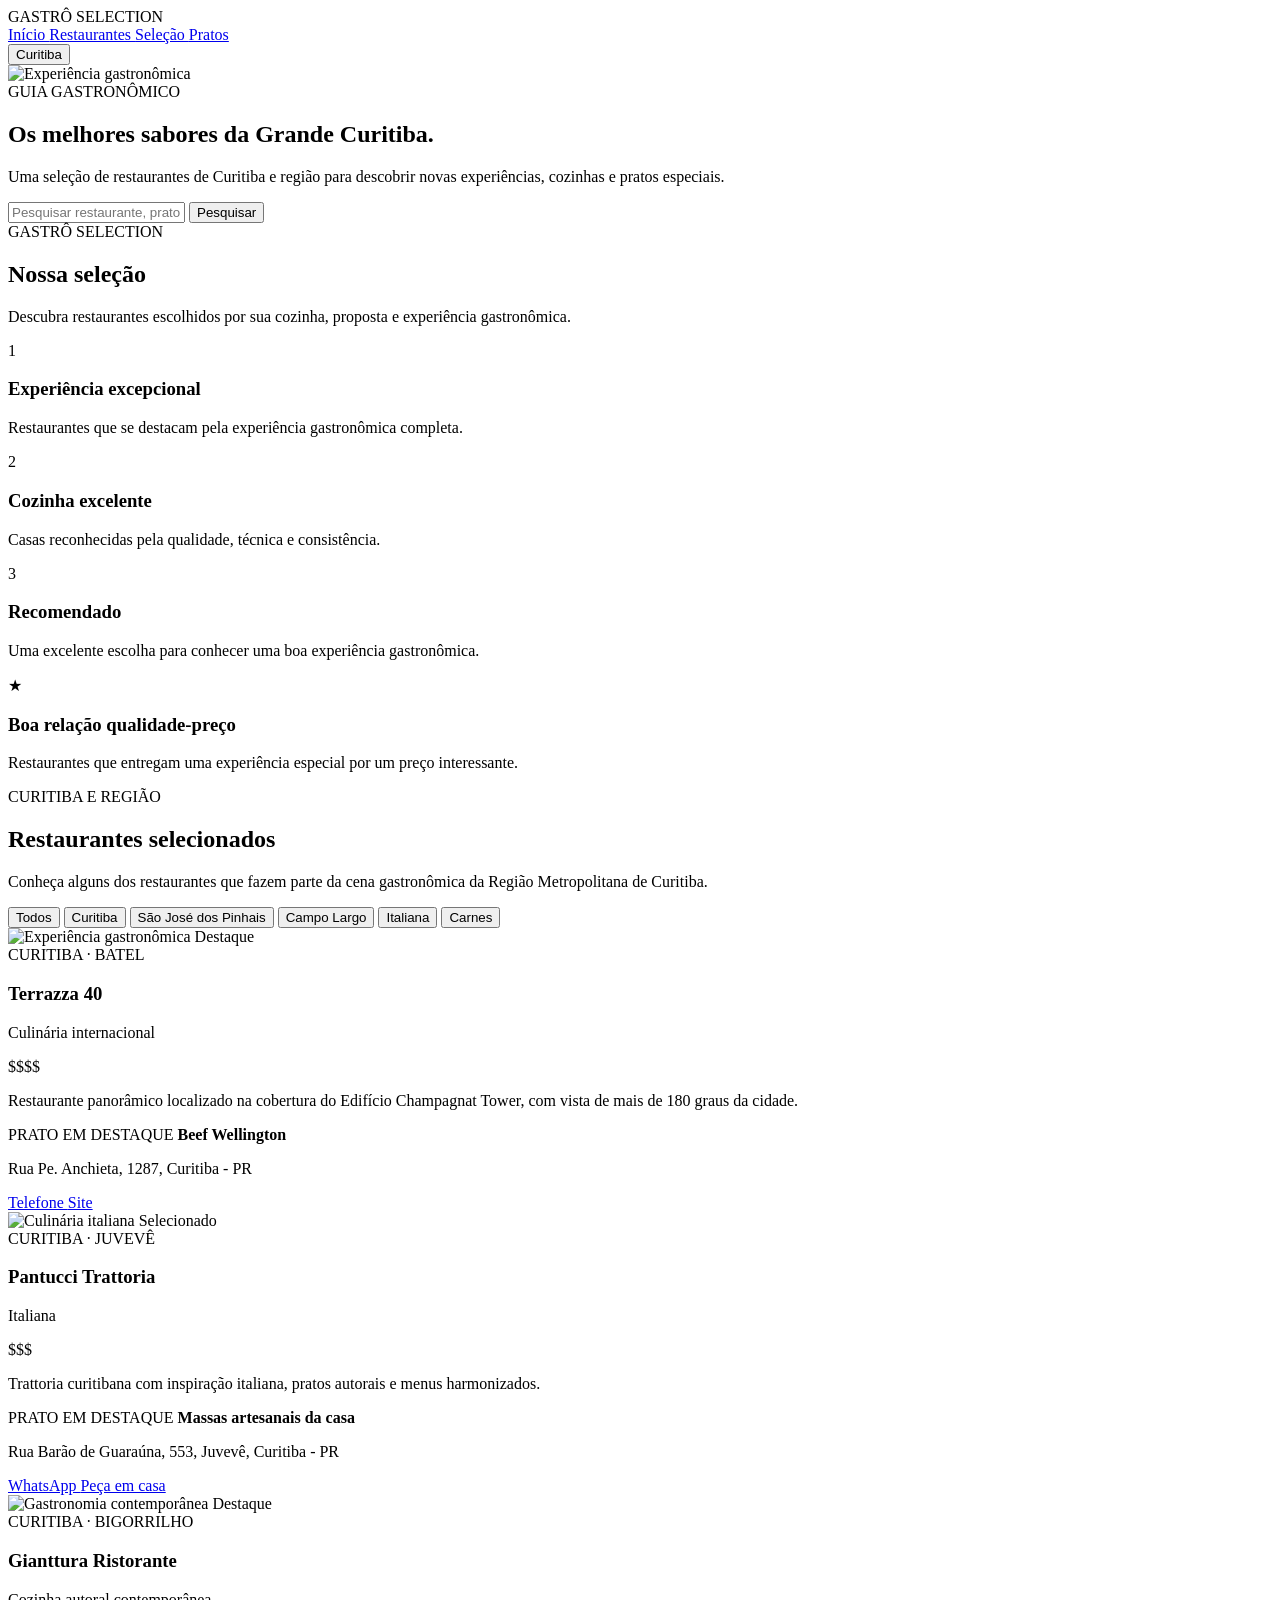
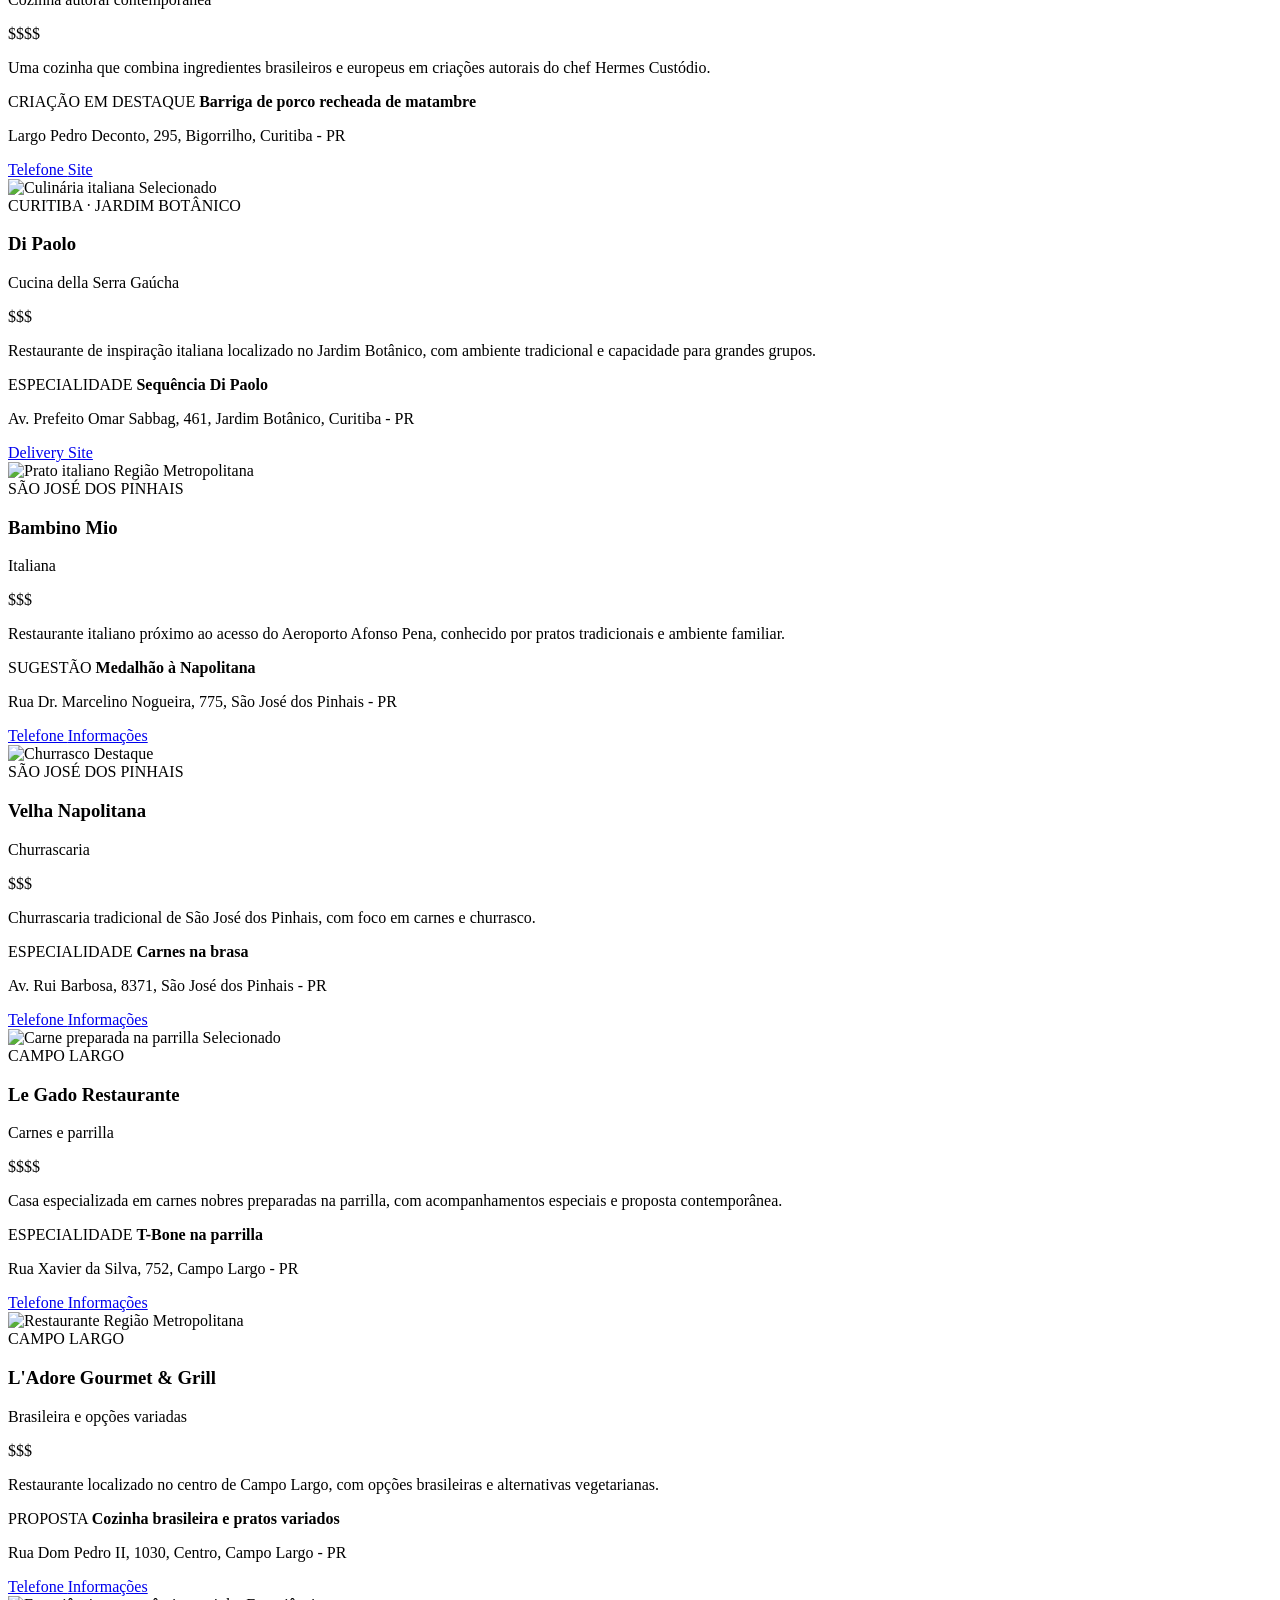
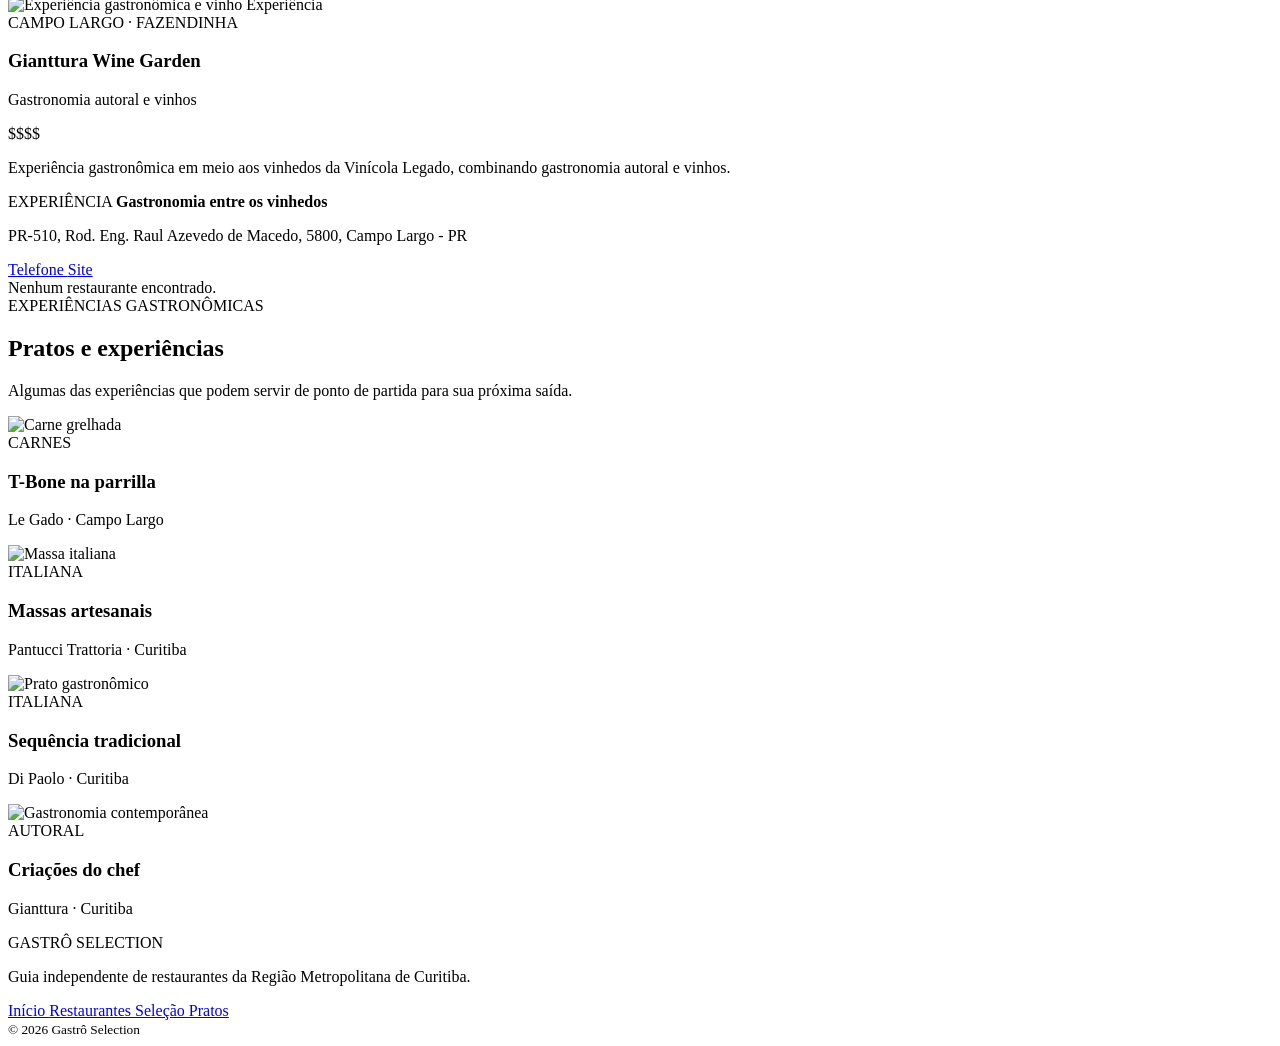
==== index.html @ 3b99cd52 "please work git add . git add ." ====
<!DOCTYPE html>
<html lang="pt-BR">
<head>
    <meta charset="UTF-8">
    <meta name="viewport" content="width=device-width, initial-scale=1.0">
    <title>Sabores Da Cidade</title>
    <link rel="stylesheet" href="stylerestaurante.css"
</head>
<body>
    
</body>
</html>

<header class="header">

    <div class="logo">

        GASTRÔ

        <span>
            SELECTION
        </span>

    </div>


    <nav>

        <a href="#inicio">
            Início
        </a>

        <a href="#restaurantes">
            Restaurantes
        </a>

        <a href="#distincoes">
            Seleção
        </a>

        <a href="#pratos">
            Pratos
        </a>

    </nav>


    <button class="menu-button">
        Curitiba
    </button>

</header>



<!-- =====================================
     HERO
====================================== -->

<section
    class="hero"
    id="inicio">


    <div class="hero-image">

        <img
            src="https://images.unsplash.com/photo-1414235077428-338989a2e8c0?auto=format&fit=crop&w=1800&q=90"
            alt="Experiência gastronômica">

    </div>


    <div class="hero-content">

        <span class="eyebrow">
            GUIA GASTRONÔMICO
        </span>


        <h1>
            Os melhores sabores
            da Grande Curitiba.
        </h1>


        <p>
            Uma seleção de restaurantes de Curitiba
            e região para descobrir novas experiências,
            cozinhas e pratos especiais.
        </p>


        <div class="search">

            <input
                type="text"
                id="search"
                placeholder="Pesquisar restaurante, prato ou cozinha"
            >


            <button onclick="buscar()">

                Pesquisar

            </button>

        </div>

    </div>

</section>



<!-- =====================================
     DISTINÇÕES
====================================== -->

<section
    class="distincoes"
    id="distincoes">


    <div class="section-header">

        <span class="eyebrow">
            GASTRÔ SELECTION
        </span>


        <h2>
            Nossa seleção
        </h2>


        <p>
            Descubra restaurantes escolhidos por sua
            cozinha, proposta e experiência gastronômica.
        </p>

    </div>



    <div class="distincao-grid">


        <div class="distincao">

            <div class="distincao-symbol">
                1
            </div>


            <h3>
                Experiência excepcional
            </h3>


            <p>
                Restaurantes que se destacam pela
                experiência gastronômica completa.
            </p>

        </div>



        <div class="distincao">

            <div class="distincao-symbol">
                2
            </div>


            <h3>
                Cozinha excelente
            </h3>


            <p>
                Casas reconhecidas pela qualidade,
                técnica e consistência.
            </p>

        </div>



        <div class="distincao">

            <div class="distincao-symbol">
                3
            </div>


            <h3>
                Recomendado
            </h3>


            <p>
                Uma excelente escolha para conhecer
                uma boa experiência gastronômica.
            </p>

        </div>



        <div class="distincao">

            <div class="distincao-symbol bib">
                ★
            </div>


            <h3>
                Boa relação qualidade-preço
            </h3>


            <p>
                Restaurantes que entregam uma experiência
                especial por um preço interessante.
            </p>

        </div>

    </div>

</section>



<!-- =====================================
     RESTAURANTES
====================================== -->

<section
    class="restaurants-section"
    id="restaurantes">


    <div class="section-header left">

        <span class="eyebrow">
            CURITIBA E REGIÃO
        </span>


        <h2>
            Restaurantes selecionados
        </h2>


        <p>
            Conheça alguns dos restaurantes que fazem
            parte da cena gastronômica da Região
            Metropolitana de Curitiba.
        </p>

    </div>



    <!-- FILTROS -->

    <div class="filters">


        <button
            class="filter active"
            onclick="filtrar('todos', this)">

            Todos

        </button>


        <button
            class="filter"
            onclick="filtrar('curitiba', this)">

            Curitiba

        </button>


        <button
            class="filter"
            onclick="filtrar('sao-jose', this)">

            São José dos Pinhais

        </button>


        <button
            class="filter"
            onclick="filtrar('campo-largo', this)">

            Campo Largo

        </button>


        <button
            class="filter"
            onclick="filtrar('italiana', this)">

            Italiana

        </button>


        <button
            class="filter"
            onclick="filtrar('carnes', this)">

            Carnes

        </button>

    </div>



    <!-- =====================================
         GRID
    ====================================== -->

    <div
        class="restaurant-grid"
        id="restaurantList">



        <!-- =================================
             TERRAZZA 40
        ================================== -->

        <article
            class="restaurant-card"
            data-category="curitiba"
            data-search="terrazza 40 curitiba internacional carnes peixes frutos do mar massas beef wellington">


            <div class="restaurant-image">

                <img
                    src="https://images.unsplash.com/photo-1552566626-52f8b828add9?auto=format&fit=crop&w=1000&q=85"
                    alt="Experiência gastronômica">

                <span class="distinction-badge">
                    Destaque
                </span>

            </div>


            <div class="restaurant-content">


                <div class="restaurant-location">

                    CURITIBA · BATEL

                </div>


                <h3>
                    Terrazza 40
                </h3>


                <p class="cuisine">
                    Culinária internacional
                </p>


                <div class="price">
                    $$$$
                </div>


                <p class="description">
                    Restaurante panorâmico localizado na cobertura
                    do Edifício Champagnat Tower, com vista de
                    mais de 180 graus da cidade.
                </p>


                <div class="recommended-dish">

                    <span>
                        PRATO EM DESTAQUE
                    </span>


                    <strong>
                        Beef Wellington
                    </strong>

                </div>


                <p class="restaurant-address">

                    Rua Pe. Anchieta, 1287,
                    Curitiba - PR

                </p>


                <div class="card-footer">


                    <a
                        href="tel:+554130140141">

                        Telefone

                    </a>


                    <a
                        href="https://www.terrazza40.com/"
                        target="_blank">

                        Site

                    </a>

                </div>

            </div>

        </article>



        <!-- =================================
             PANTUCCI
        ================================== -->

        <article
            class="restaurant-card"
            data-category="curitiba"
            data-search="pantucci trattoria curitiba italiana massa ravioli risoto juveve">


            <div class="restaurant-image">

                <img
                    src="https://images.unsplash.com/photo-1559339352-11d035aa65de?auto=format&fit=crop&w=1000&q=85"
                    alt="Culinária italiana">

                <span class="distinction-badge">
                    Selecionado
                </span>

            </div>


            <div class="restaurant-content">


                <div class="restaurant-location">

                    CURITIBA · JUVEVÊ

                </div>


                <h3>
                    Pantucci Trattoria
                </h3>


                <p class="cuisine">
                    Italiana
                </p>


                <div class="price">
                    $$$
                </div>


                <p class="description">
                    Trattoria curitibana com inspiração italiana,
                    pratos autorais e menus harmonizados.
                </p>


                <div class="recommended-dish">

                    <span>
                        PRATO EM DESTAQUE
                    </span>


                    <strong>
                        Massas artesanais da casa
                    </strong>

                </div>


                <p class="restaurant-address">

                    Rua Barão de Guaraúna, 553,
                    Juvevê, Curitiba - PR

                </p>


                <div class="card-footer">


                    <a
                        href="https://wa.me/5541999660288"
                        target="_blank">

                        WhatsApp

                    </a>


                    <a
                        href="https://www.pantuccitrattoria.com.br/"
                        target="_blank">

                        Peça em casa

                    </a>

                </div>

            </div>

        </article>



        <!-- =================================
             GIANTTURA
        ================================== -->

        <article
            class="restaurant-card"
            data-category="curitiba"
            data-search="gianttura ristorante curitiba bigorrilho contemporanea autoral hermes custodio">


            <div class="restaurant-image">

                <img
                    src="https://images.unsplash.com/photo-1515003197210-e0cd71810b5f?auto=format&fit=crop&w=1000&q=85"
                    alt="Gastronomia contemporânea">

                <span class="distinction-badge">
                    Destaque
                </span>

            </div>


            <div class="restaurant-content">


                <div class="restaurant-location">

                    CURITIBA · BIGORRILHO

                </div>


                <h3>
                    Gianttura Ristorante
                </h3>


                <p class="cuisine">
                    Cozinha autoral contemporânea
                </p>


                <div class="price">
                    $$$$
                </div>


                <p class="description">
                    Uma cozinha que combina ingredientes
                    brasileiros e europeus em criações
                    autorais do chef Hermes Custódio.
                </p>


                <div class="recommended-dish">

                    <span>
                        CRIAÇÃO EM DESTAQUE
                    </span>


                    <strong>
                        Barriga de porco recheada de matambre
                    </strong>

                </div>


                <p class="restaurant-address">

                    Largo Pedro Deconto, 295,
                    Bigorrilho, Curitiba - PR

                </p>


                <div class="card-footer">


                    <a
                        href="tel:+5541997940219">

                        Telefone

                    </a>


                    <a
                        href="https://gianttura.com.br/"
                        target="_blank">

                        Site

                    </a>

                </div>

            </div>

        </article>



        <!-- =================================
             DI PAOLO
        ================================== -->

        <article
            class="restaurant-card"
            data-category="curitiba"
            data-search="di paolo curitiba jardim botanico italiana serra gaucha massas galeto">


            <div class="restaurant-image">

                <img
                    src="https://images.unsplash.com/photo-1473093295043-cdd812d0e601?auto=format&fit=crop&w=1000&q=85"
                    alt="Culinária italiana">

                <span class="distinction-badge">
                    Selecionado
                </span>

            </div>


            <div class="restaurant-content">


                <div class="restaurant-location">

                    CURITIBA · JARDIM BOTÂNICO

                </div>


                <h3>
                    Di Paolo
                </h3>


                <p class="cuisine">
                    Cucina della Serra Gaúcha
                </p>


                <div class="price">
                    $$$
                </div>


                <p class="description">
                    Restaurante de inspiração italiana localizado
                    no Jardim Botânico, com ambiente tradicional
                    e capacidade para grandes grupos.
                </p>


                <div class="recommended-dish">

                    <span>
                        ESPECIALIDADE
                    </span>


                    <strong>
                        Sequência Di Paolo
                    </strong>

                </div>


                <p class="restaurant-address">

                    Av. Prefeito Omar Sabbag, 461,
                    Jardim Botânico, Curitiba - PR

                </p>


                <div class="card-footer">


                    <a
                        href="https://delivery.dipaolo.com.br/"
                        target="_blank">

                        Delivery

                    </a>


                    <a
                        href="https://dipaolo.com.br/restaurantes/curitiba/"
                        target="_blank">

                        Site

                    </a>

                </div>

            </div>

        </article>



        <!-- =================================
             BAMBINO MIO
        ================================== -->

        <article
            class="restaurant-card"
            data-category="sao-jose"
            data-search="bambino mio sao jose dos pinhais italiana aeroporto massa">


            <div class="restaurant-image">

                <img
                    src="https://images.unsplash.com/photo-1547592180-85f173990554?auto=format&fit=crop&w=1000&q=85"
                    alt="Prato italiano">

                <span class="distinction-badge">
                    Região Metropolitana
                </span>

            </div>


            <div class="restaurant-content">


                <div class="restaurant-location">

                    SÃO JOSÉ DOS PINHAIS

                </div>


                <h3>
                    Bambino Mio
                </h3>


                <p class="cuisine">
                    Italiana
                </p>


                <div class="price">
                    $$$
                </div>


                <p class="description">
                    Restaurante italiano próximo ao acesso
                    do Aeroporto Afonso Pena, conhecido por
                    pratos tradicionais e ambiente familiar.
                </p>


                <div class="recommended-dish">

                    <span>
                        SUGESTÃO
                    </span>


                    <strong>
                        Medalhão à Napolitana
                    </strong>

                </div>


                <p class="restaurant-address">

                    Rua Dr. Marcelino Nogueira, 775,
                    São José dos Pinhais - PR

                </p>


                <div class="card-footer">


                    <a
                        href="tel:+554132835600">

                        Telefone

                    </a>


                    <a
                        href="https://www.tripadvisor.com.br/Restaurant_Review-g303455-d4572335-Reviews-Bambino_Mio-Sao_Jose_Dos_Pinhais_State_of_Parana.html"
                        target="_blank">

                        Informações

                    </a>

                </div>

            </div>

        </article>



        <!-- =================================
             VELHA NAPOLITANA
        ================================== -->

        <article
            class="restaurant-card"
            data-category="sao-jose"
            data-search="velha napolitana sao jose dos pinhais churrascaria carnes churrasco">


            <div class="restaurant-image">

                <img
                    src="https://images.unsplash.com/photo-1544025162-d76694265947?auto=format&fit=crop&w=1000&q=85"
                    alt="Churrasco">

                <span class="distinction-badge">
                    Destaque
                </span>

            </div>


            <div class="restaurant-content">


                <div class="restaurant-location">

                    SÃO JOSÉ DOS PINHAIS

                </div>


                <h3>
                    Velha Napolitana
                </h3>


                <p class="cuisine">
                    Churrascaria
                </p>


                <div class="price">
                    $$$
                </div>


                <p class="description">
                    Churrascaria tradicional de São José dos
                    Pinhais, com foco em carnes e churrasco.
                </p>


                <div class="recommended-dish">

                    <span>
                        ESPECIALIDADE
                    </span>


                    <strong>
                        Carnes na brasa
                    </strong>

                </div>


                <p class="restaurant-address">

                    Av. Rui Barbosa, 8371,
                    São José dos Pinhais - PR

                </p>


                <div class="card-footer">


                    <a
                        href="tel:+554132835579">

                        Telefone

                    </a>


                    <a
                        href="https://www.tripadvisor.com.br/Restaurant_Review-g303455-d4759131-Reviews-Churrascaria_Velha_Napolitana-Sao_Jose_Dos_Pinhais_State_of_Parana.html"
                        target="_blank">

                        Informações

                    </a>

                </div>

            </div>

        </article>



        <!-- =================================
             LE GADO
        ================================== -->

        <article
            class="restaurant-card"
            data-category="campo-largo"
            data-search="le gado campo largo carnes parrilla churrasco steakhouse t bone">


            <div class="restaurant-image">

                <img
                    src="https://images.unsplash.com/photo-1544025162-d76694265947?auto=format&fit=crop&w=1000&q=85"
                    alt="Carne preparada na parrilla">

                <span class="distinction-badge">
                    Selecionado
                </span>

            </div>


            <div class="restaurant-content">


                <div class="restaurant-location">

                    CAMPO LARGO

                </div>


                <h3>
                    Le Gado Restaurante
                </h3>


                <p class="cuisine">
                    Carnes e parrilla
                </p>


                <div class="price">
                    $$$$
                </div>


                <p class="description">
                    Casa especializada em carnes nobres
                    preparadas na parrilla, com acompanhamentos
                    especiais e proposta contemporânea.
                </p>


                <div class="recommended-dish">

                    <span>
                        ESPECIALIDADE
                    </span>


                    <strong>
                        T-Bone na parrilla
                    </strong>

                </div>


                <p class="restaurant-address">

                    Rua Xavier da Silva, 752,
                    Campo Largo - PR

                </p>


                <div class="card-footer">


                    <a
                        href="tel:+5541992355786">

                        Telefone

                    </a>


                    <a
                        href="https://restaurantguru.com.br/Le-Gado-Restaurante-Campo-Largo"
                        target="_blank">

                        Informações

                    </a>

                </div>

            </div>

        </article>



        <!-- =================================
             L'ADORE
        ================================== -->

        <article
            class="restaurant-card"
            data-category="campo-largo"
            data-search="ladore gourmet grill campo largo brasileira arabe gourmet">


            <div class="restaurant-image">

                <img
                    src="https://images.unsplash.com/photo-1517248135467-4c7edcad34c4?auto=format&fit=crop&w=1000&q=85"
                    alt="Restaurante">

                <span class="distinction-badge">
                    Região Metropolitana
                </span>

            </div>


            <div class="restaurant-content">


                <div class="restaurant-location">

                    CAMPO LARGO

                </div>


                <h3>
                    L'Adore Gourmet & Grill
                </h3>


                <p class="cuisine">
                    Brasileira e opções variadas
                </p>


                <div class="price">
                    $$$
                </div>


                <p class="description">
                    Restaurante localizado no centro de Campo
                    Largo, com opções brasileiras e alternativas
                    vegetarianas.
                </p>


                <div class="recommended-dish">

                    <span>
                        PROPOSTA
                    </span>


                    <strong>
                        Cozinha brasileira e pratos variados
                    </strong>

                </div>


                <p class="restaurant-address">

                    Rua Dom Pedro II, 1030,
                    Centro, Campo Largo - PR

                </p>


                <div class="card-footer">


                    <a
                        href="tel:+554132921956">

                        Telefone

                    </a>


                    <a
                        href="https://restaurantguru.com.br/Ladore-Gourmet-Campo-Largo"
                        target="_blank">

                        Informações

                    </a>

                </div>

            </div>

        </article>



        <!-- =================================
             GIANTTURA WINE GARDEN
        ================================== -->

        <article
            class="restaurant-card"
            data-category="campo-largo"
            data-search="gianttura wine garden campo largo vinicola legado vinho gastronomia autoral">


            <div class="restaurant-image">

                <img
                    src="https://images.unsplash.com/photo-1516594915697-87eb3b1c14ea?auto=format&fit=crop&w=1000&q=85"
                    alt="Experiência gastronômica e vinho">

                <span class="distinction-badge">
                    Experiência
                </span>

            </div>


            <div class="restaurant-content">


                <div class="restaurant-location">

                    CAMPO LARGO · FAZENDINHA

                </div>


                <h3>
                    Gianttura Wine Garden
                </h3>


                <p class="cuisine">
                    Gastronomia autoral e vinhos
                </p>


                <div class="price">
                    $$$$
                </div>


                <p class="description">
                    Experiência gastronômica em meio aos vinhedos
                    da Vinícola Legado, combinando gastronomia
                    autoral e vinhos.
                </p>


                <div class="recommended-dish">

                    <span>
                        EXPERIÊNCIA
                    </span>


                    <strong>
                        Gastronomia entre os vinhedos
                    </strong>

                </div>


                <p class="restaurant-address">

                    PR-510, Rod. Eng. Raul Azevedo de Macedo,
                    5800, Campo Largo - PR

                </p>


                <div class="card-footer">


                    <a
                        href="tel:+5541996640053">

                        Telefone

                    </a>


                    <a
                        href="https://giantturawinegarden.com.br/"
                        target="_blank">

                        Site

                    </a>

                </div>

            </div>

        </article>


    </div>



    <!-- SEM RESULTADOS -->

    <div
        class="no-results"
        id="noResults">

        Nenhum restaurante encontrado.

    </div>

</section>



<!-- =====================================
     PRATOS
====================================== -->

<section
    class="dishes-section"
    id="pratos">


    <div class="section-header">

        <span class="eyebrow">
            EXPERIÊNCIAS GASTRONÔMICAS
        </span>


        <h2>
            Pratos e experiências
        </h2>


        <p>
            Algumas das experiências que podem servir
            de ponto de partida para sua próxima saída.
        </p>

    </div>



    <div class="dish-grid">


        <!-- PRATO 1 -->

        <article class="dish-card">

            <img
                src="https://images.unsplash.com/photo-1544025162-d76694265947?auto=format&fit=crop&w=900&q=85"
                alt="Carne grelhada">


            <div class="dish-content">

                <span>
                    CARNES
                </span>


                <h3>
                    T-Bone na parrilla
                </h3>


                <p>
                    Le Gado · Campo Largo
                </p>

            </div>

        </article>



        <!-- PRATO 2 -->

        <article class="dish-card">

            <img
                src="https://images.unsplash.com/photo-1473093295043-cdd812d0e601?auto=format&fit=crop&w=900&q=85"
                alt="Massa italiana">


            <div class="dish-content">

                <span>
                    ITALIANA
                </span>


                <h3>
                    Massas artesanais
                </h3>


                <p>
                    Pantucci Trattoria · Curitiba
                </p>

            </div>

        </article>



        <!-- PRATO 3 -->

        <article class="dish-card">

            <img
                src="https://images.unsplash.com/photo-1547592180-85f173990554?auto=format&fit=crop&w=900&q=85"
                alt="Prato gastronômico">


            <div class="dish-content">

                <span>
                    ITALIANA
                </span>


                <h3>
                    Sequência tradicional
                </h3>


                <p>
                    Di Paolo · Curitiba
                </p>

            </div>

        </article>



        <!-- PRATO 4 -->

        <article class="dish-card">

            <img
                src="https://images.unsplash.com/photo-1515003197210-e0cd71810b5f?auto=format&fit=crop&w=900&q=85"
                alt="Gastronomia contemporânea">


            <div class="dish-content">

                <span>
                    AUTORAL
                </span>


                <h3>
                    Criações do chef
                </h3>


                <p>
                    Gianttura · Curitiba
                </p>

            </div>

        </article>

    </div>

</section>



<!-- =====================================
     FOOTER
====================================== -->

<footer>


    <div class="footer-logo">

        GASTRÔ

        <span>
            SELECTION
        </span>

    </div>


    <p>
        Guia independente de restaurantes
        da Região Metropolitana de Curitiba.
    </p>


    <div class="footer-links">

        <a href="#inicio">
            Início
        </a>


        <a href="#restaurantes">
            Restaurantes
        </a>


        <a href="#distincoes">
            Seleção
        </a>


        <a href="#pratos">
            Pratos
        </a>

    </div>


    <small>
        © 2026 Gastrô Selection
    </small>

</footer>



<!-- =====================================
     JAVASCRIPT
====================================== -->

<script src="script.js"></script>
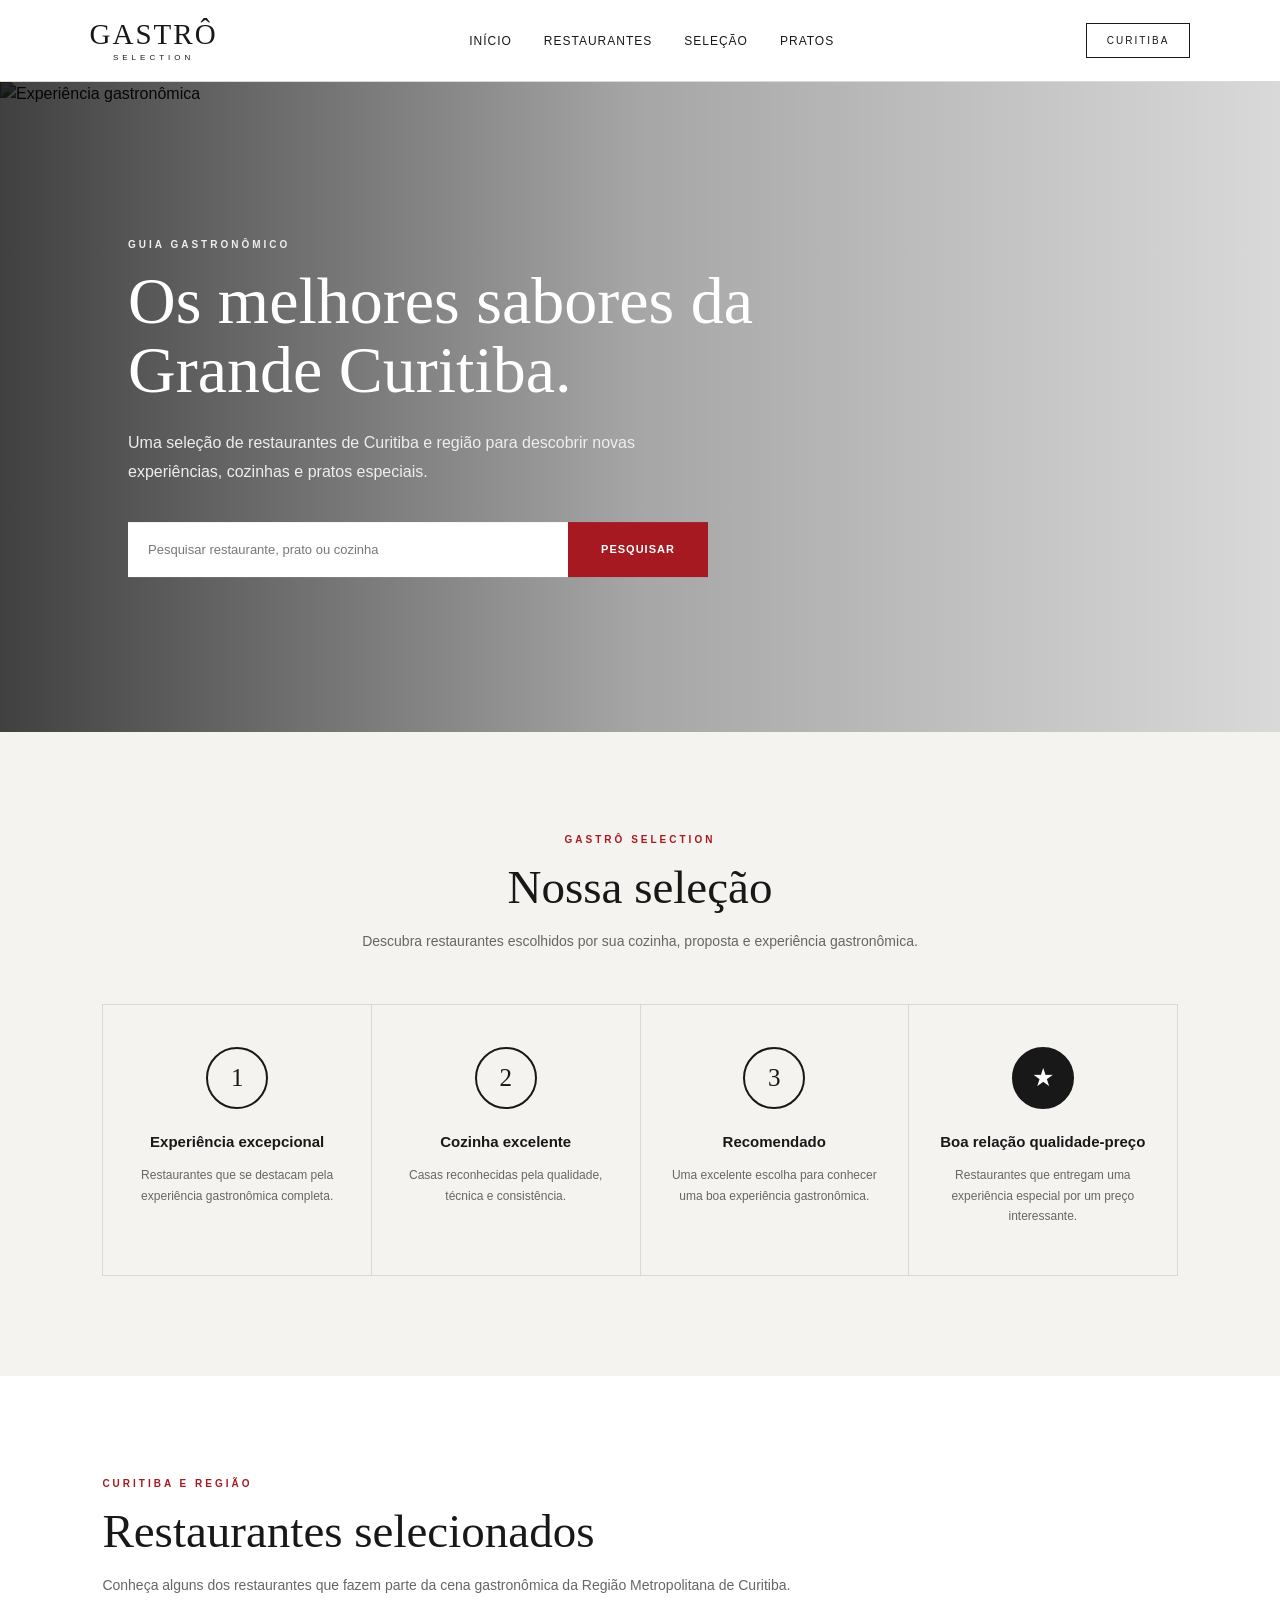
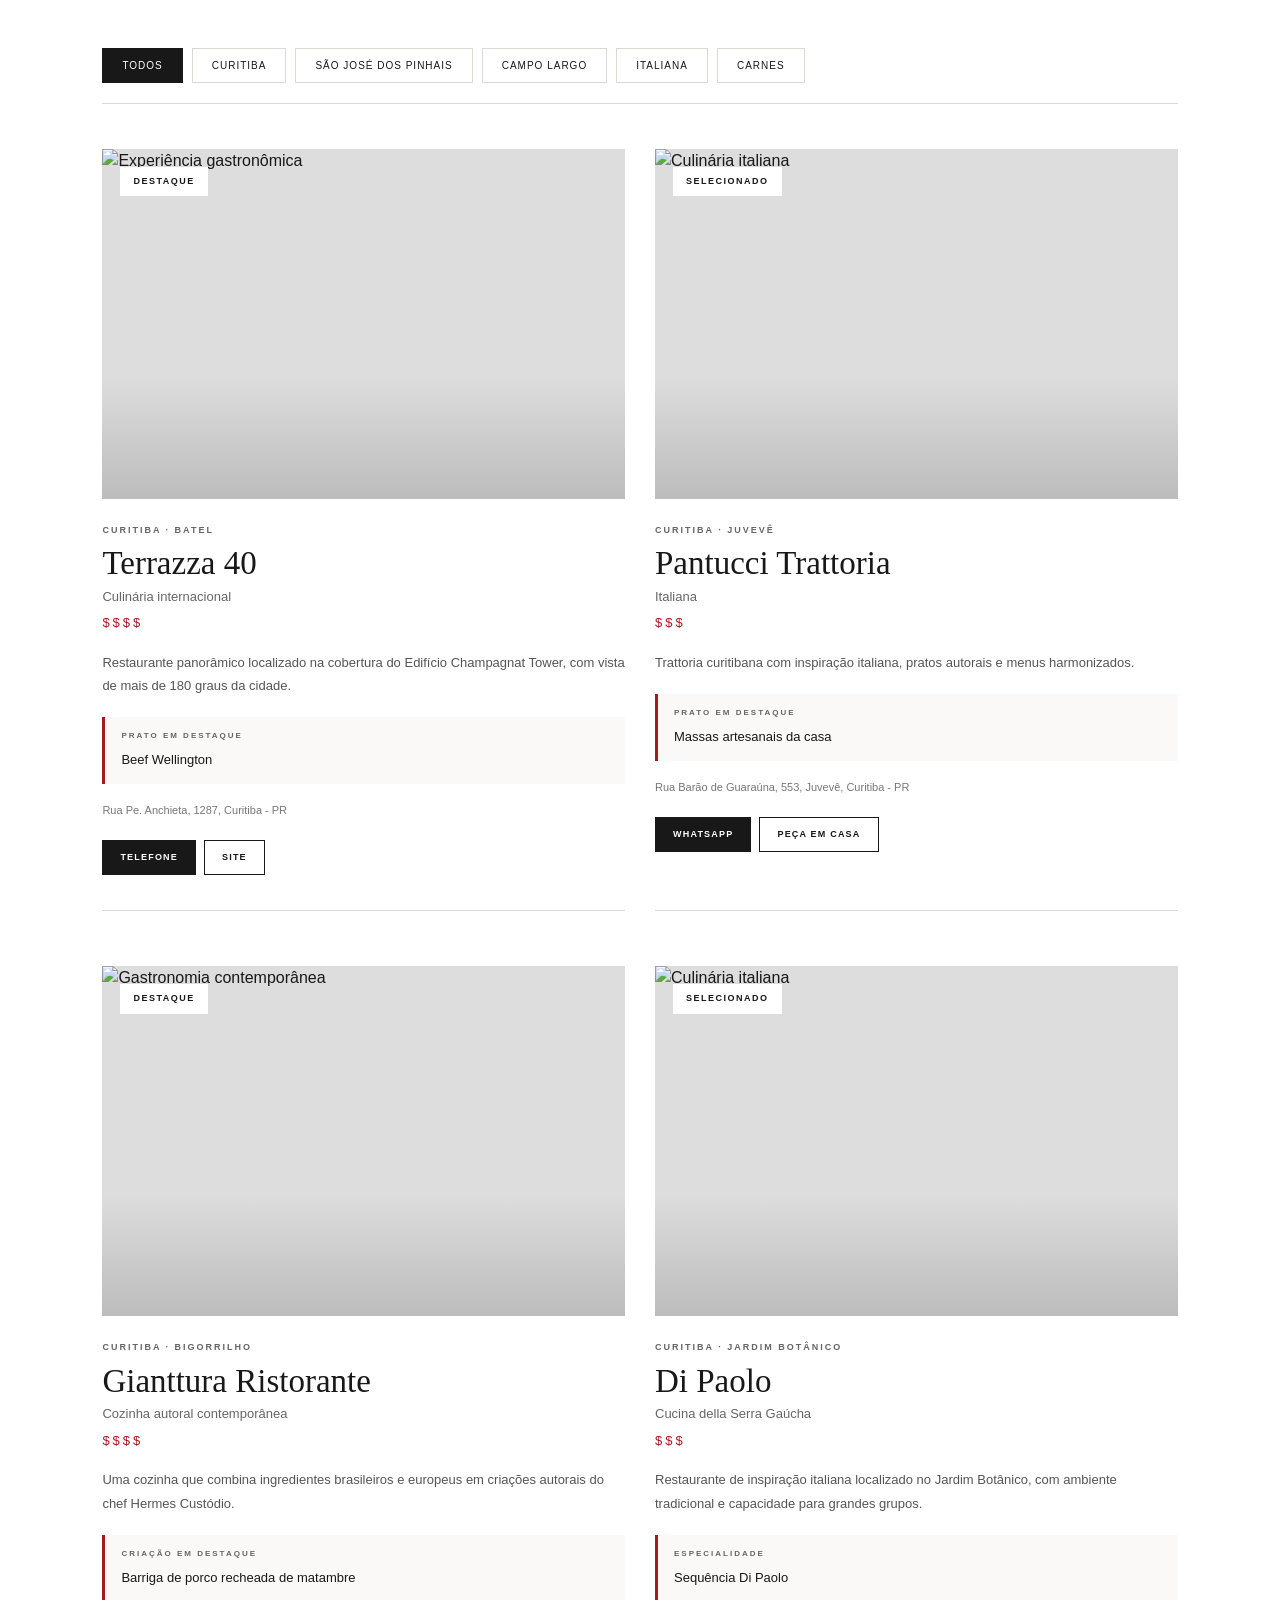
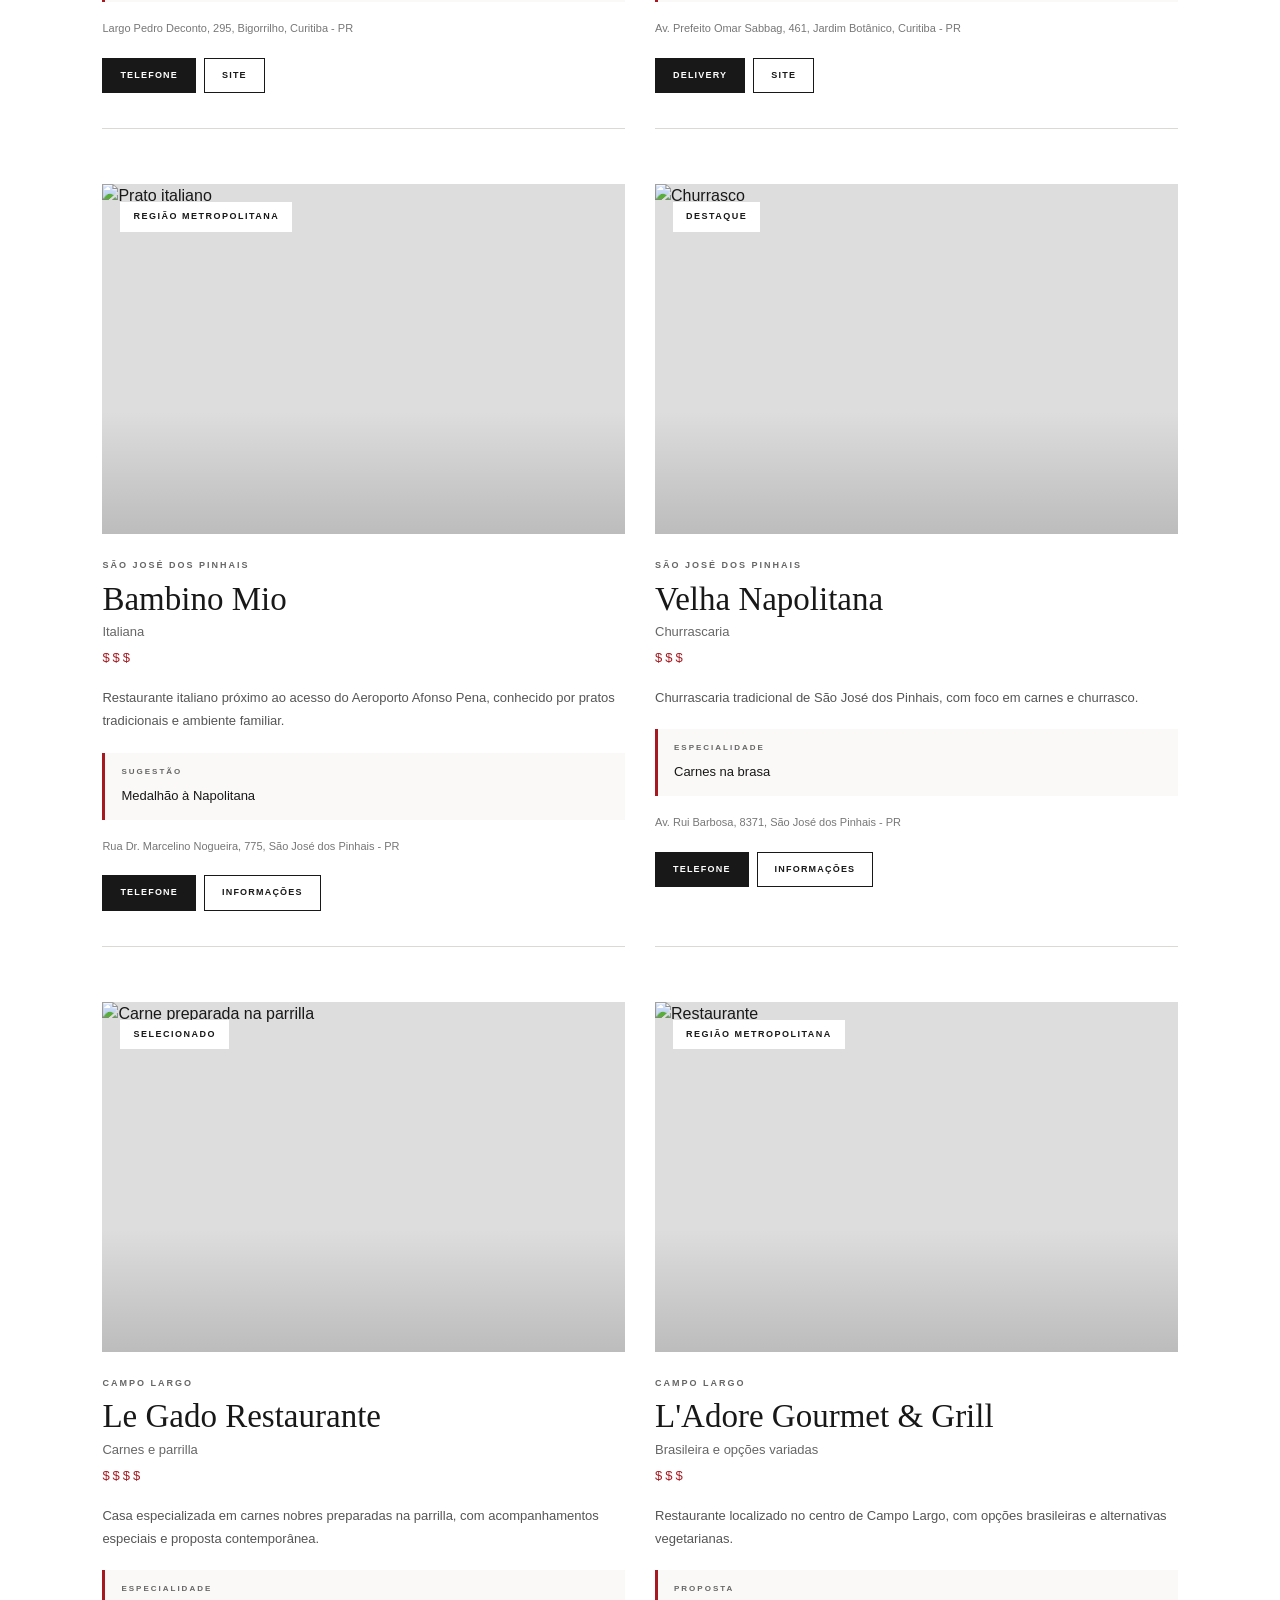
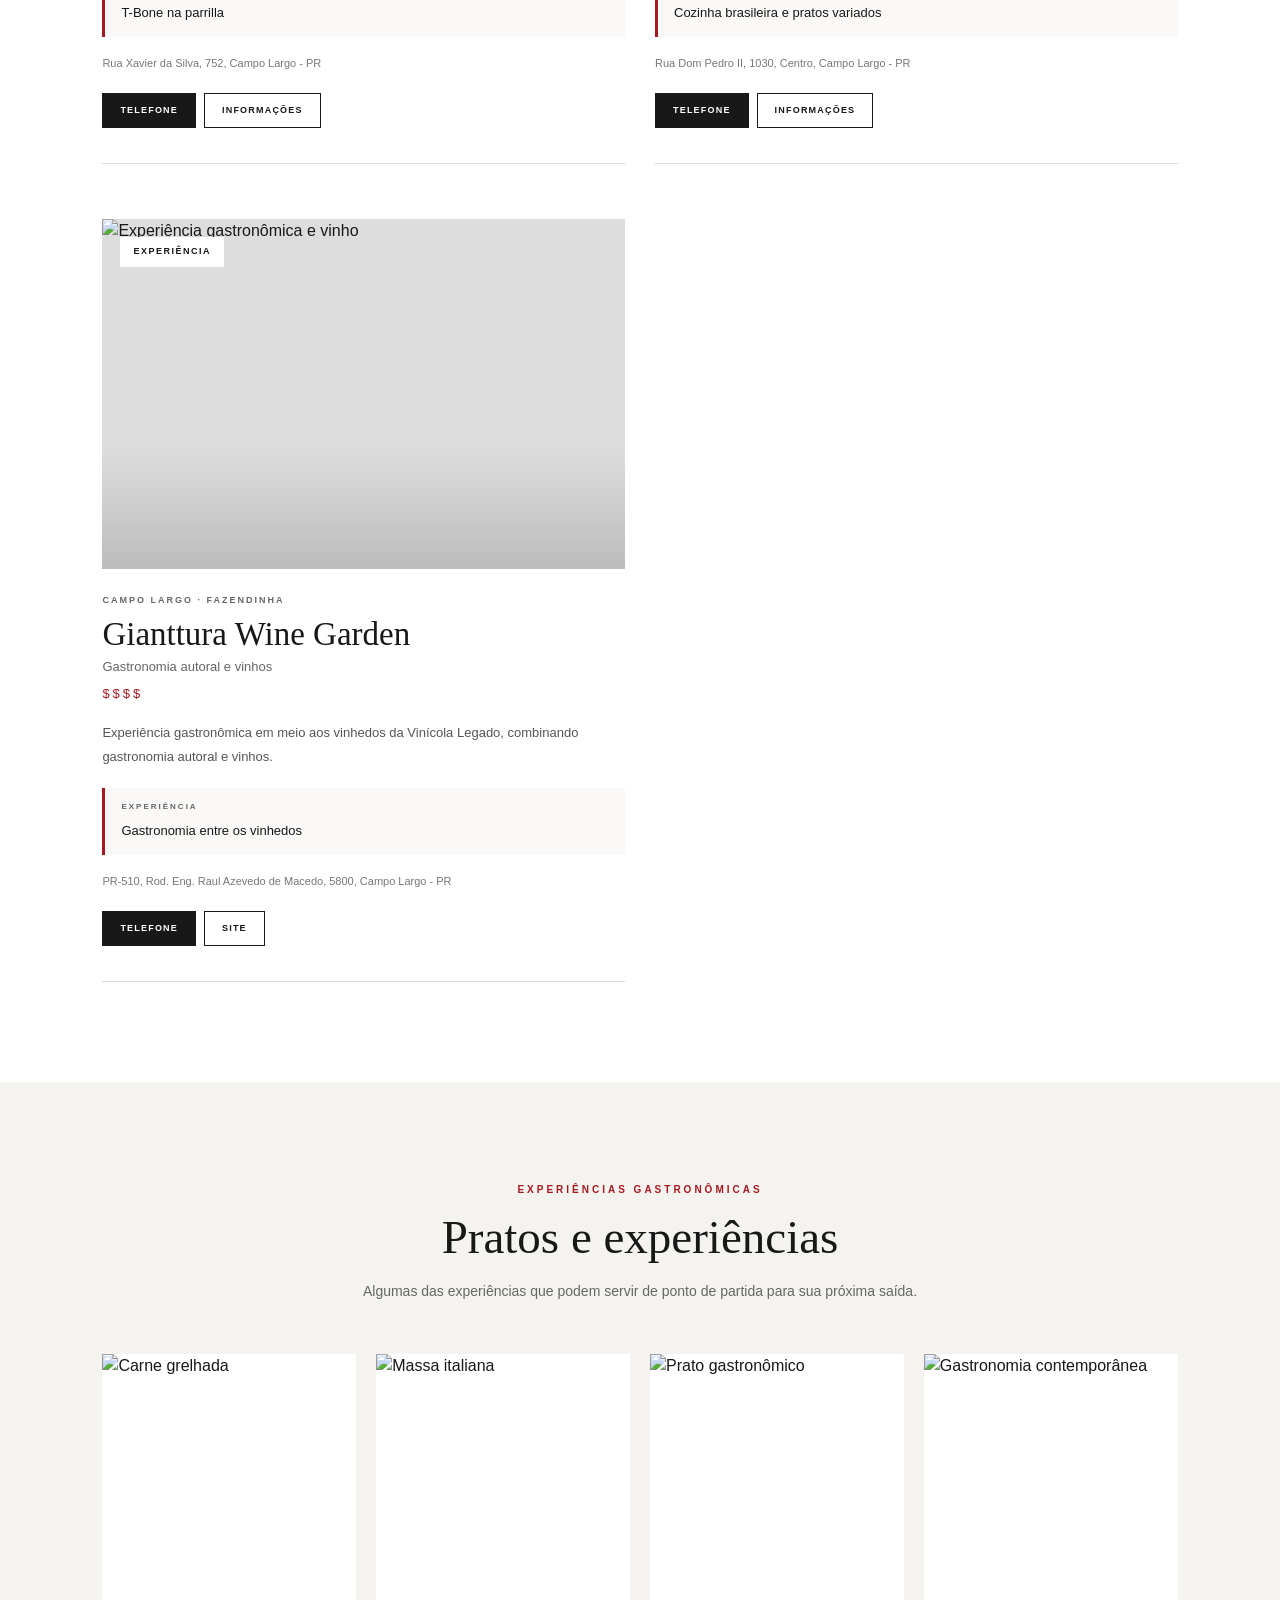
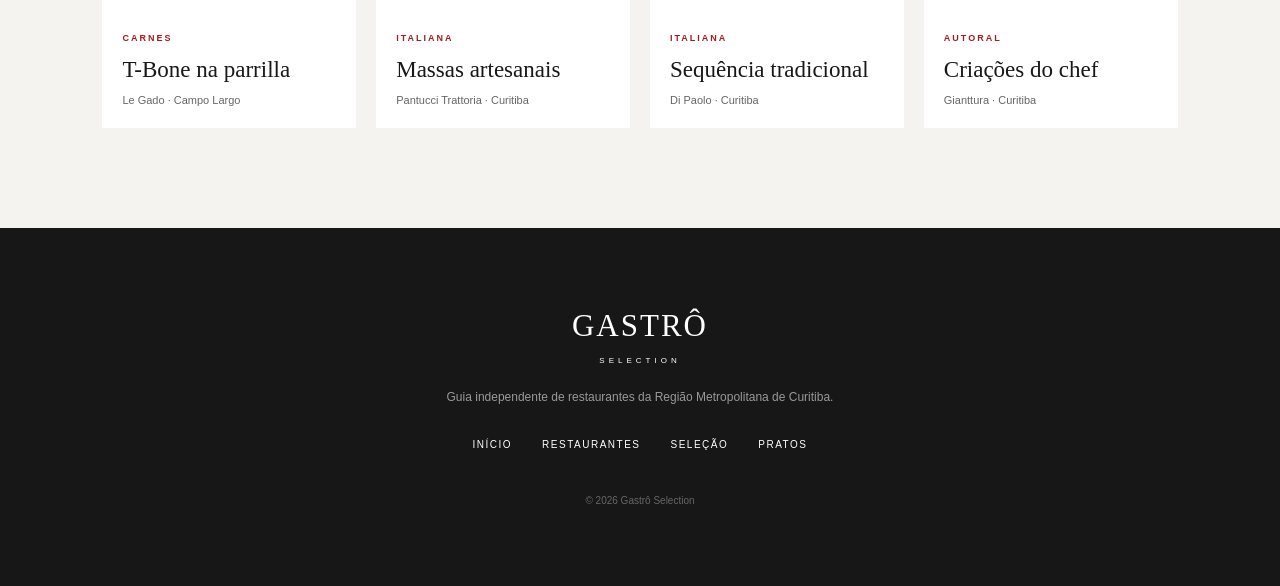
==== commit 97829ad2: "fix styles" ====
--- a/index.html
+++ b/index.html
@@ -4,7 +4,7 @@
     <meta charset="UTF-8">
     <meta name="viewport" content="width=device-width, initial-scale=1.0">
     <title>Sabores Da Cidade</title>
-    <link rel="stylesheet" href="stylerestaurante.css"
+    <link rel="stylesheet" href="style.css"
 </head>
 <body>
     
@@ -1512,4 +1512,4 @@
      JAVASCRIPT
 ====================================== -->
 
-<script src="script.js"></script>
+<script src="script.js"></script>
--- a/style.css
+++ b/style.css
@@ -0,0 +1,1206 @@
+@import url('https://fonts.googleapis.com/css2?family=DM+Serif+Display&family=Inter:wght@300;400;500;600&display=swap');
+
+
+/* =====================================
+   VARIÁVEIS
+===================================== */
+
+:root {
+
+    --red: #a61920;
+    --red-dark: #7f1217;
+
+    --dark: #181818;
+    --dark-soft: #292929;
+
+    --gray: #666666;
+    --gray-light: #999999;
+
+    --light: #f5f3ef;
+    --light-2: #ebe9e4;
+
+    --border: #dcd9d3;
+
+    --white: #ffffff;
+
+}
+
+
+
+/* =====================================
+   RESET
+===================================== */
+
+* {
+
+    margin: 0;
+    padding: 0;
+
+    box-sizing: border-box;
+
+}
+
+
+html {
+
+    scroll-behavior: smooth;
+
+}
+
+
+body {
+
+    background: var(--white);
+
+    color: var(--dark);
+
+    font-family: "Inter", Arial, sans-serif;
+
+    line-height: 1.5;
+
+}
+
+
+img {
+
+    display: block;
+
+}
+
+
+button,
+input {
+
+    font-family: inherit;
+
+}
+
+
+
+/* =====================================
+   CABEÇALHO
+===================================== */
+
+.header {
+
+    height: 82px;
+
+    padding: 0 7%;
+
+    display: flex;
+
+    align-items: center;
+
+    justify-content: space-between;
+
+    background: var(--white);
+
+    border-bottom: 1px solid var(--border);
+
+    position: sticky;
+
+    top: 0;
+
+    z-index: 1000;
+
+}
+
+
+.logo {
+
+    font-family: "DM Serif Display", serif;
+
+    font-size: 29px;
+
+    line-height: 1;
+
+    letter-spacing: 2px;
+
+    color: var(--dark);
+
+}
+
+
+.logo span {
+
+    display: block;
+
+    margin-top: 5px;
+
+    font-family: "Inter", sans-serif;
+
+    font-size: 8px;
+
+    font-weight: 500;
+
+    letter-spacing: 4px;
+
+    text-align: center;
+
+}
+
+
+.header nav {
+
+    display: flex;
+
+    align-items: center;
+
+    gap: 32px;
+
+}
+
+
+.header nav a {
+
+    position: relative;
+
+    color: var(--dark);
+
+    text-decoration: none;
+
+    font-size: 12px;
+
+    font-weight: 500;
+
+    text-transform: uppercase;
+
+    letter-spacing: 1px;
+
+    transition: color 0.25s ease;
+
+}
+
+
+.header nav a::after {
+
+    content: "";
+
+    position: absolute;
+
+    left: 0;
+
+    bottom: -7px;
+
+    width: 0;
+
+    height: 1px;
+
+    background: var(--red);
+
+    transition: width 0.25s ease;
+
+}
+
+
+.header nav a:hover {
+
+    color: var(--red);
+
+}
+
+
+.header nav a:hover::after {
+
+    width: 100%;
+
+}
+
+
+.menu-button {
+
+    background: transparent;
+
+    color: var(--dark);
+
+    border: 1px solid var(--dark);
+
+    padding: 11px 20px;
+
+    font-size: 10px;
+
+    text-transform: uppercase;
+
+    letter-spacing: 2px;
+
+    cursor: pointer;
+
+    transition: all 0.25s ease;
+
+}
+
+
+.menu-button:hover {
+
+    background: var(--dark);
+
+    color: var(--white);
+
+}
+
+
+
+/* =====================================
+   HERO
+===================================== */
+
+.hero {
+
+    position: relative;
+
+    height: 650px;
+
+    overflow: hidden;
+
+}
+
+
+.hero-image {
+
+    position: absolute;
+
+    inset: 0;
+
+}
+
+
+.hero-image::after {
+
+    content: "";
+
+    position: absolute;
+
+    inset: 0;
+
+    background:
+        linear-gradient(
+            90deg,
+            rgba(0, 0, 0, 0.75),
+            rgba(0, 0, 0, 0.35),
+            rgba(0, 0, 0, 0.15)
+        );
+
+}
+
+
+.hero-image img {
+
+    width: 100%;
+
+    height: 100%;
+
+    object-fit: cover;
+
+    filter: brightness(65%);
+
+}
+
+
+.hero-content {
+
+    position: absolute;
+
+    left: 10%;
+
+    top: 50%;
+
+    transform: translateY(-50%);
+
+    width: 650px;
+
+    color: var(--white);
+
+    z-index: 2;
+
+}
+
+
+.eyebrow {
+
+    display: block;
+
+    margin-bottom: 15px;
+
+    color: var(--red);
+
+    font-size: 10px;
+
+    font-weight: 600;
+
+    letter-spacing: 3px;
+
+    text-transform: uppercase;
+
+}
+
+
+.hero .eyebrow {
+
+    color: #eeeeee;
+
+}
+
+
+.hero h1 {
+
+    max-width: 700px;
+
+    margin-bottom: 25px;
+
+    font-family: "DM Serif Display", serif;
+
+    font-size: 66px;
+
+    font-weight: 400;
+
+    line-height: 1.04;
+
+}
+
+
+.hero p {
+
+    width: 560px;
+
+    margin-bottom: 35px;
+
+    color: #eeeeee;
+
+    font-size: 16px;
+
+    line-height: 1.8;
+
+}
+
+
+
+/* =====================================
+   PESQUISA
+===================================== */
+
+.search {
+
+    display: flex;
+
+    width: 580px;
+
+    height: 55px;
+
+}
+
+
+.search input {
+
+    flex: 1;
+
+    min-width: 0;
+
+    padding: 0 20px;
+
+    border: none;
+
+    outline: none;
+
+    background: var(--white);
+
+    color: var(--dark);
+
+    font-size: 13px;
+
+}
+
+
+.search input::placeholder {
+
+    color: #777777;
+
+}
+
+
+.search input:focus {
+
+    box-shadow:
+        inset 0 0 0 2px var(--red);
+
+}
+
+
+.search button {
+
+    width: 140px;
+
+    border: none;
+
+    background: var(--red);
+
+    color: var(--white);
+
+    font-size: 11px;
+
+    font-weight: 600;
+
+    text-transform: uppercase;
+
+    letter-spacing: 1px;
+
+    cursor: pointer;
+
+    transition: background 0.25s ease;
+
+}
+
+
+.search button:hover {
+
+    background: var(--red-dark);
+
+}
+
+
+
+/* =====================================
+   CABEÇALHO DAS SEÇÕES
+===================================== */
+
+.section-header {
+
+    max-width: 700px;
+
+    margin: 0 auto 50px;
+
+    text-align: center;
+
+}
+
+
+.section-header.left {
+
+    margin-left: 0;
+
+    text-align: left;
+
+}
+
+
+.section-header h2 {
+
+    margin-bottom: 15px;
+
+    font-family: "DM Serif Display", serif;
+
+    font-size: 47px;
+
+    font-weight: 400;
+
+    line-height: 1.1;
+
+}
+
+
+.section-header p {
+
+    color: var(--gray);
+
+    font-size: 14px;
+
+    line-height: 1.8;
+
+}
+
+
+
+/* =====================================
+   DISTINÇÕES
+===================================== */
+
+.distincoes {
+
+    padding: 100px 8%;
+
+    background: var(--light);
+
+}
+
+
+.distincao-grid {
+
+    display: grid;
+
+    grid-template-columns: repeat(4, 1fr);
+
+    border: 1px solid var(--border);
+
+    background: var(--border);
+
+    gap: 1px;
+
+}
+
+
+.distincao {
+
+    min-height: 270px;
+
+    padding: 42px 30px;
+
+    background: var(--light);
+
+    text-align: center;
+
+    transition: background 0.25s ease;
+
+}
+
+
+.distincao:hover {
+
+    background: var(--white);
+
+}
+
+
+.distincao-symbol {
+
+    width: 62px;
+
+    height: 62px;
+
+    margin: 0 auto 22px;
+
+    display: flex;
+
+    align-items: center;
+
+    justify-content: center;
+
+    border: 2px solid var(--dark);
+
+    border-radius: 50%;
+
+    font-family: "DM Serif Display", serif;
+
+    font-size: 25px;
+
+}
+
+
+.distincao-symbol.bib {
+
+    border-color: var(--dark);
+
+    background: var(--dark);
+
+    color: var(--white);
+
+}
+
+
+.distincao h3 {
+
+    margin-bottom: 12px;
+
+    font-size: 15px;
+
+    font-weight: 600;
+
+}
+
+
+.distincao p {
+
+    color: var(--gray);
+
+    font-size: 12px;
+
+    line-height: 1.7;
+
+}
+
+
+
+/* =====================================
+   RESTAURANTES
+===================================== */
+
+.restaurants-section {
+
+    padding: 100px 8%;
+
+    background: var(--white);
+
+}
+
+
+
+/* =====================================
+   FILTROS
+===================================== */
+
+.filters {
+
+    display: flex;
+
+    flex-wrap: wrap;
+
+    gap: 9px;
+
+    margin-bottom: 45px;
+
+    padding-bottom: 20px;
+
+    border-bottom: 1px solid var(--border);
+
+}
+
+
+.filter {
+
+    padding: 11px 19px;
+
+    border: 1px solid var(--border);
+
+    background: transparent;
+
+    color: var(--dark);
+
+    font-size: 10px;
+
+    text-transform: uppercase;
+
+    letter-spacing: 1px;
+
+    cursor: pointer;
+
+    transition: all 0.25s ease;
+
+}
+
+
+.filter:hover {
+
+    border-color: var(--dark);
+
+    background: var(--dark);
+
+    color: var(--white);
+
+}
+
+
+.filter.active {
+
+    border-color: var(--dark);
+
+    background: var(--dark);
+
+    color: var(--white);
+
+}
+
+
+.restaurant-grid {
+
+    display: grid;
+
+    grid-template-columns: repeat(2, 1fr);
+
+    gap: 55px 30px;
+
+}
+
+
+.restaurant-card {
+
+    padding-bottom: 35px;
+
+    border-bottom: 1px solid var(--border);
+
+    background: var(--white);
+
+    transition:
+        transform 0.3s ease,
+        opacity 0.3s ease;
+
+}
+
+.restaurant-card:hover {
+
+    transform: translateY(-3px);
+}
+
+.restaurant-image {
+
+    position: relative;
+
+    height: 350px;
+
+    margin-bottom: 25px;
+
+    overflow: hidden;
+
+    background: #ddd;
+
+}
+
+.restaurant-image::after {
+
+    content: "";
+
+    position: absolute;
+
+    inset: 0;
+
+    background: linear-gradient(
+        to top,
+        rgba(0, 0, 0, 0.15),
+        transparent 35%
+    );
+
+    pointer-events: none;
+
+}
+
+.restaurant-image img {
+
+    width: 100%;
+
+    height: 100%;
+
+    object-fit: cover;
+
+    transition:
+        transform 0.7s ease,
+        filter 0.5s ease;
+
+}
+
+.restaurant-card:hover
+.restaurant-image img {
+
+    transform: scale(1.05);
+
+}
+
+.distinction-badge {
+
+    position: absolute;
+
+    top: 18px;
+
+    left: 18px;
+
+    z-index: 2;
+
+    padding: 8px 13px;
+
+    background: var(--white);
+
+    color: var(--dark);
+
+    font-size: 9px;
+
+    font-weight: 600;
+
+    text-transform: uppercase;
+
+    letter-spacing: 1.5px;
+
+}
+
+.restaurant-location {
+
+    margin-bottom: 8px;
+
+    color: var(--gray);
+
+    font-size: 9px;
+
+    font-weight: 600;
+
+    text-transform: uppercase;
+
+    letter-spacing: 2px;
+
+}
+
+.restaurant-content h3 {
+
+    margin-bottom: 5px;
+
+    font-family: "DM Serif Display", serif;
+
+    font-size: 33px;
+
+    font-weight: 400;
+
+    line-height: 1.1;
+
+}
+
+.cuisine {
+
+    margin-bottom: 7px;
+
+    color: var(--gray);
+
+    font-size: 13px;
+
+}
+
+.price {
+
+    margin-bottom: 18px;
+
+    color: var(--red);
+
+    font-size: 13px;
+
+    letter-spacing: 3px;
+
+}
+
+.description {
+
+    max-width: 560px;
+
+    margin-bottom: 20px;
+
+    color: #555;
+
+    font-size: 13px;
+
+    line-height: 1.8;
+
+}
+
+.recommended-dish {
+
+    margin-bottom: 18px;
+
+    padding: 13px 16px;
+
+    border-left: 3px solid var(--red);
+
+    background: #faf9f7;
+
+}
+
+
+.recommended-dish span {
+
+    display: block;
+
+    margin-bottom: 5px;
+
+    color: var(--gray);
+
+    font-size: 8px;
+
+    font-weight: 600;
+
+    letter-spacing: 2px;
+
+}
+
+
+.recommended-dish strong {
+
+    color: var(--dark);
+
+    font-size: 13px;
+
+    font-weight: 500;
+
+}
+
+.restaurant-address {
+
+    margin-bottom: 20px;
+
+    color: #777;
+
+    font-size: 11px;
+
+    line-height: 1.6;
+
+}
+
+.card-footer {
+
+    display: flex;
+
+    flex-wrap: wrap;
+
+    gap: 8px;
+
+}
+
+.card-footer a {
+
+    display: inline-block;
+
+    padding: 10px 17px;
+
+    border: 1px solid var(--dark);
+
+    color: var(--dark);
+
+    background: transparent;
+
+    text-decoration: none;
+
+    font-size: 9px;
+
+    font-weight: 600;
+
+    text-transform: uppercase;
+
+    letter-spacing: 1.2px;
+
+    transition: all 0.25s ease;
+
+}
+
+.card-footer a:first-child {
+
+    background: var(--dark);
+
+    color: var(--white);
+
+}
+
+.card-footer a:hover {
+
+    border-color: var(--red);
+
+    background: var(--red);
+
+    color: var(--white);
+
+}
+
+.no-results {
+
+    display: none;
+
+    margin-top: 20px;
+
+    padding: 60px 30px;
+
+    border: 1px solid var(--border);
+
+    background: var(--light);
+
+    color: var(--gray);
+
+    text-align: center;
+
+    font-size: 14px;
+
+}
+
+
+.dishes-section {
+
+    padding: 100px 8%;
+
+    background: var(--light);
+
+}
+
+.dish-grid {
+
+    display: grid;
+
+    grid-template-columns: repeat(4, 1fr);
+
+    gap: 20px;
+
+}
+
+.dish-card {
+
+    overflow: hidden;
+
+    background: var(--white);
+
+    transition:
+        transform 0.3s ease,
+        box-shadow 0.3s ease;
+
+}
+
+.dish-card:hover {
+
+    transform: translateY(-5px);
+
+    box-shadow:
+        0 15px 35px rgba(0, 0, 0, 0.08);
+
+}
+
+.dish-card img {
+
+    width: 100%;
+
+    height: 250px;
+
+    object-fit: cover;
+
+    transition: transform 0.6s ease;
+
+}
+
+.dish-card:hover img {
+
+    transform: scale(1.04);
+
+}
+
+.dish-content {
+
+    padding: 20px;
+
+}
+
+.dish-content span {
+
+    color: var(--red);
+
+    font-size: 9px;
+
+    font-weight: 600;
+
+    letter-spacing: 2px;
+
+}
+
+.dish-content h3 {
+
+    margin: 8px 0;
+
+    font-family: "DM Serif Display", serif;
+
+    font-size: 23px;
+
+    font-weight: 400;
+
+    line-height: 1.2;
+
+}
+
+.dish-content p {
+
+    color: var(--gray);
+
+    font-size: 11px;
+
+}
+
+footer {
+
+    padding: 75px 8%;
+
+    background: #171717;
+
+    color: var(--white);
+
+    text-align: center;
+
+}
+
+.footer-logo {
+
+    margin-bottom: 20px;
+
+    font-family: "DM Serif Display", serif;
+
+    font-size: 31px;
+
+    letter-spacing: 2px;
+
+}
+
+.footer-logo span {
+
+    display: block;
+
+    margin-top: 5px;
+
+    font-family: "Inter", sans-serif;
+
+    font-size: 8px;
+
+    letter-spacing: 4px;
+
+}
+
+footer p {
+
+    max-width: 500px;
+
+    margin: 0 auto 30px;
+
+    color: #999;
+
+    font-size: 12px;
+
+    line-height: 1.7;
+
+}
+
+.footer-links {
+
+    display: flex;
+
+    justify-content: center;
+
+    gap: 30px;
+
+    margin-bottom: 35px;
+
+}
+
+.footer-links a {
+
+    color: var(--white);
+
+    text-decoration: none;
+
+    font-size: 10px;
+
+    text-transform: uppercase;
+
+    letter-spacing: 1.5px;
+
+    transition: color 0.2s ease;
+
+}
+
+.footer-links a:hover {
+
+    color: #d64a4f;
+
+}
+
+footer small {
+
+    color: #666;
+
+    font-size: 10px;
+
+}
+
+.card-hover {
+
+    transform: translateY(-3px);
+}
+
+
+::selection {
+
+    background: var(--red);
+
+    color: var(--white);
+
+}
